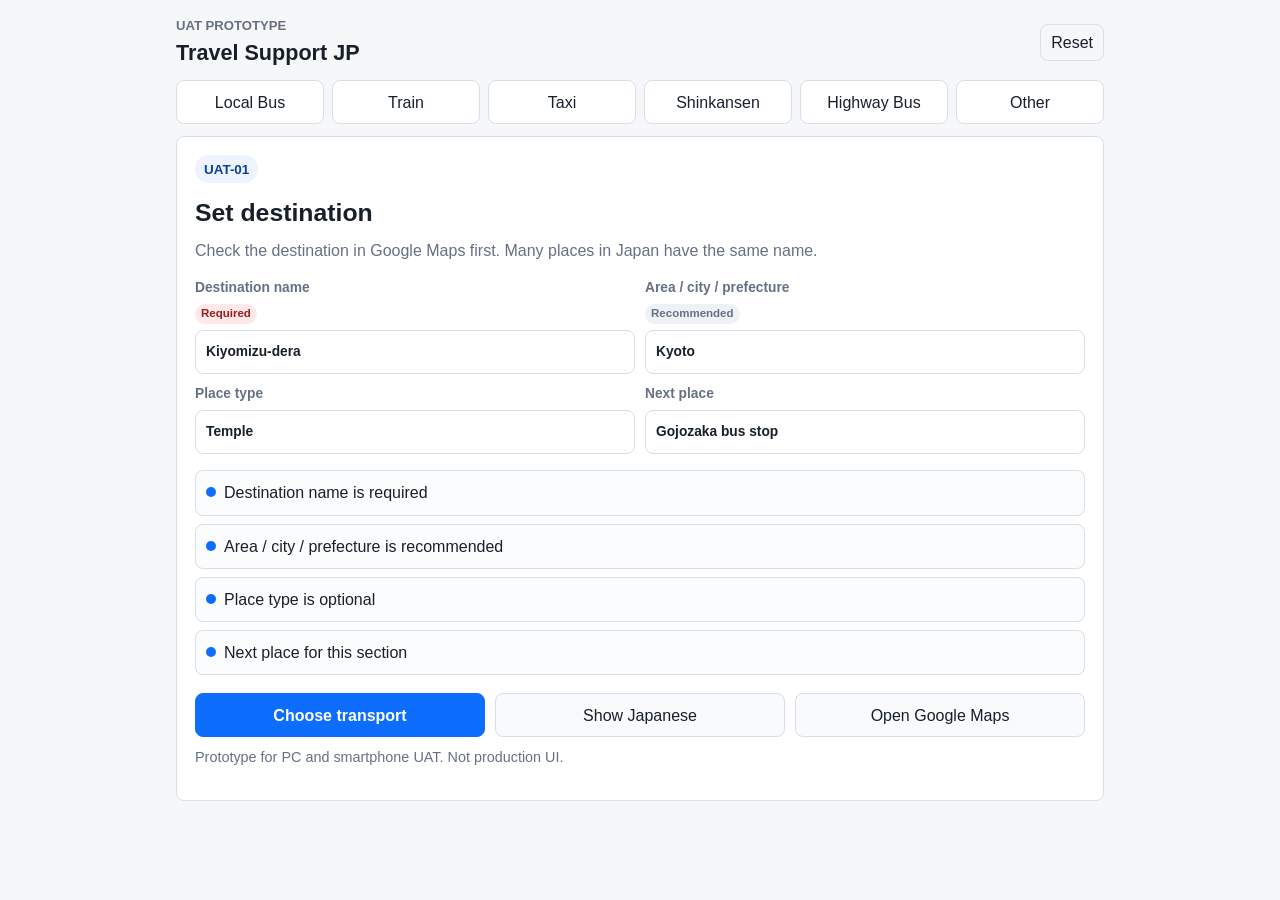
==== uat-prototype/index.html @ e8dadfa8 "Initial travel support MVP plan" ====
<!doctype html>
<html lang="en">
<head>
  <meta charset="utf-8">
  <meta name="viewport" content="width=device-width, initial-scale=1">
  <title>Travel Support JP UAT Prototype</title>
  <link rel="stylesheet" href="./styles.css">
</head>
<body>
  <main class="app-shell">
    <header class="topbar">
      <div>
        <p class="eyebrow">UAT Prototype</p>
        <h1>Travel Support JP</h1>
      </div>
      <button class="ghost small" type="button" data-action="reset">Reset</button>
    </header>

    <section class="scenario-strip" aria-label="UAT scenarios">
      <button type="button" data-scenario="bus">Local Bus</button>
      <button type="button" data-scenario="train">Train</button>
      <button type="button" data-scenario="taxi">Taxi</button>
      <button type="button" data-scenario="limited">Shinkansen</button>
      <button type="button" data-scenario="coach">Highway Bus</button>
      <button type="button" data-scenario="other">Other</button>
    </section>

    <section class="screen" id="screen" aria-live="polite"></section>
  </main>

  <script src="./app.js"></script>
</body>
</html>
---- uat-prototype/styles.css ----
:root {
  color-scheme: light;
  --bg: #f6f7f9;
  --panel: #ffffff;
  --ink: #17202a;
  --muted: #667085;
  --line: #d9dee7;
  --primary: #0d6efd;
  --primary-dark: #084298;
  --warn-bg: #fff4d7;
  --warn-ink: #5f3b00;
  --soft: #eef4ff;
  --radius: 8px;
}

* {
  box-sizing: border-box;
}

body {
  margin: 0;
  min-height: 100vh;
  background: var(--bg);
  color: var(--ink);
  font-family: Arial, Helvetica, sans-serif;
  line-height: 1.45;
}

button,
input {
  font: inherit;
}

.app-shell {
  width: min(100%, 960px);
  margin: 0 auto;
  padding: 16px;
}

.topbar {
  display: flex;
  align-items: center;
  justify-content: space-between;
  gap: 12px;
  margin-bottom: 12px;
}

.eyebrow {
  margin: 0 0 2px;
  color: var(--muted);
  font-size: 0.82rem;
  font-weight: 700;
  text-transform: uppercase;
}

h1,
h2,
h3,
p {
  margin-top: 0;
}

h1 {
  margin-bottom: 0;
  font-size: 1.35rem;
}

h2 {
  margin-bottom: 8px;
  font-size: 1.55rem;
  letter-spacing: 0;
}

h3 {
  margin-bottom: 8px;
  font-size: 1rem;
}

.scenario-strip {
  display: grid;
  grid-template-columns: repeat(6, minmax(0, 1fr));
  gap: 8px;
  margin-bottom: 12px;
}

.scenario-strip button,
.primary,
.secondary,
.ghost {
  min-height: 44px;
  border: 1px solid var(--line);
  border-radius: var(--radius);
  background: var(--panel);
  color: var(--ink);
  cursor: pointer;
}

.scenario-strip button {
  padding: 8px;
}

.screen {
  min-height: 560px;
  border: 1px solid var(--line);
  border-radius: var(--radius);
  background: var(--panel);
  padding: 18px;
}

.status {
  display: inline-flex;
  align-items: center;
  min-height: 28px;
  margin-bottom: 12px;
  padding: 3px 9px;
  border-radius: 999px;
  background: var(--soft);
  color: var(--primary-dark);
  font-weight: 700;
  font-size: 0.84rem;
}

.summary {
  margin-bottom: 16px;
  color: var(--muted);
  font-size: 1rem;
}

.field-grid {
  display: grid;
  grid-template-columns: repeat(2, minmax(0, 1fr));
  gap: 10px;
  margin: 16px 0;
}

label {
  display: grid;
  gap: 6px;
  color: var(--muted);
  font-size: 0.86rem;
  font-weight: 700;
}

.required,
.optional {
  justify-self: start;
  min-height: 20px;
  padding: 1px 6px;
  border-radius: 999px;
  font-size: 0.72rem;
  font-weight: 700;
}

.required {
  background: #ffe8e8;
  color: #9f1c1c;
}

.optional {
  background: #eef2f7;
  color: var(--muted);
}

input {
  width: 100%;
  min-height: 44px;
  border: 1px solid var(--line);
  border-radius: var(--radius);
  padding: 8px 10px;
  color: var(--ink);
}

.checklist {
  display: grid;
  gap: 8px;
  margin: 14px 0;
  padding: 0;
  list-style: none;
}

.checklist li {
  display: flex;
  gap: 8px;
  align-items: flex-start;
  padding: 10px;
  border: 1px solid var(--line);
  border-radius: var(--radius);
  background: #fbfcfe;
}

.checklist li::before {
  content: "";
  flex: 0 0 10px;
  width: 10px;
  height: 10px;
  margin-top: 6px;
  border-radius: 50%;
  background: var(--primary);
}

.actions {
  display: grid;
  grid-template-columns: repeat(3, minmax(0, 1fr));
  gap: 10px;
  margin-top: 18px;
}

.primary {
  border-color: var(--primary);
  background: var(--primary);
  color: white;
  font-weight: 700;
}

.secondary {
  background: #f8fafc;
}

.ghost {
  background: transparent;
}

.small {
  min-height: 36px;
  padding: 6px 10px;
}

.warning {
  margin: 12px 0;
  padding: 12px;
  border: 1px solid #ffd36a;
  border-radius: var(--radius);
  background: var(--warn-bg);
  color: var(--warn-ink);
  font-weight: 700;
}

.show-card {
  margin: 16px 0;
  padding: 18px;
  border: 2px solid var(--ink);
  border-radius: var(--radius);
  background: #fff;
}

.show-card .ja {
  margin-bottom: 10px;
  font-size: clamp(1.35rem, 5vw, 2.4rem);
  font-weight: 800;
  line-height: 1.2;
}

.show-card .en {
  margin-bottom: 0;
  color: var(--muted);
  font-size: 1rem;
}

.monetized {
  margin-top: 16px;
  padding: 12px;
  border: 1px dashed #b8c2d6;
  border-radius: var(--radius);
  background: #f8fbff;
}

.monetized strong {
  display: block;
  margin-bottom: 4px;
}

.note {
  margin-top: 10px;
  color: var(--muted);
  font-size: 0.9rem;
}

@media (max-width: 640px) {
  .app-shell {
    padding: 10px;
  }

  .topbar {
    align-items: flex-start;
  }

  .scenario-strip {
    grid-template-columns: repeat(2, minmax(0, 1fr));
  }

  .screen {
    min-height: calc(100vh - 152px);
    padding: 14px;
  }

  .field-grid,
  .actions {
    grid-template-columns: 1fr;
  }

  h2 {
    font-size: 1.32rem;
  }
}
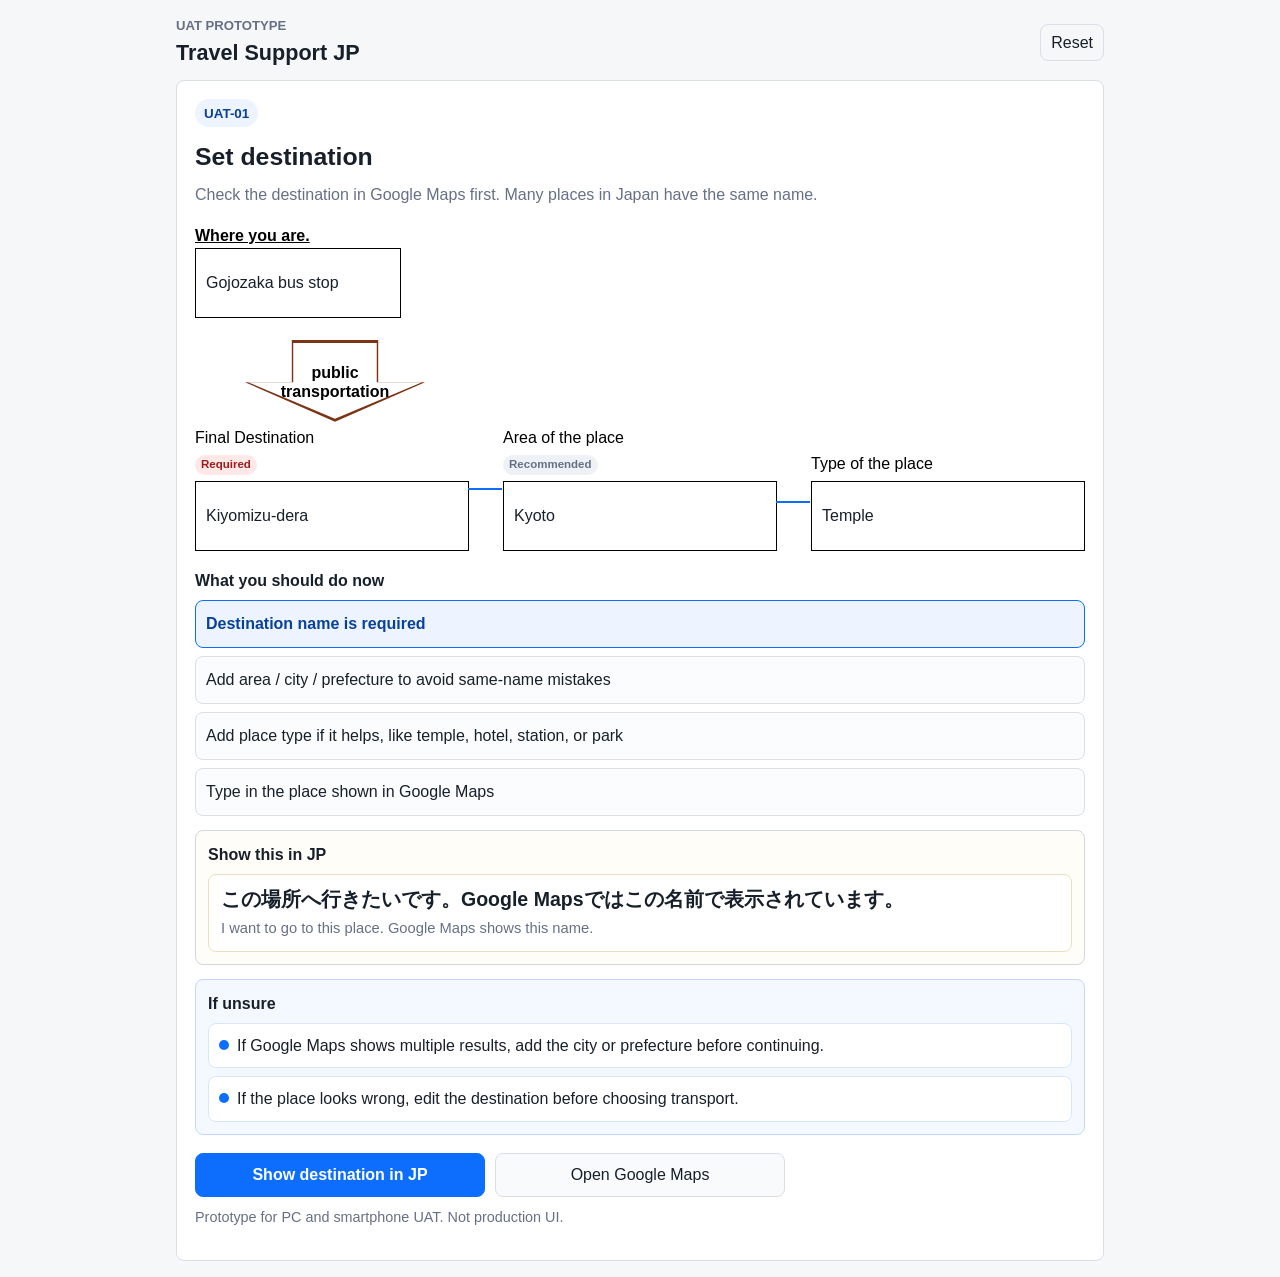
==== commit 5667e55b: "Make transport menu part of journey flow" ====
--- a/uat-prototype/index.html
+++ b/uat-prototype/index.html
@@ -16,15 +16,6 @@
       <button class="ghost small" type="button" data-action="reset">Reset</button>
     </header>
 
-    <section class="scenario-strip" aria-label="UAT scenarios">
-      <button type="button" data-scenario="bus">Local Bus</button>
-      <button type="button" data-scenario="train">Train</button>
-      <button type="button" data-scenario="taxi">Taxi</button>
-      <button type="button" data-scenario="limited">Shinkansen</button>
-      <button type="button" data-scenario="coach">Highway Bus</button>
-      <button type="button" data-scenario="other">Other</button>
-    </section>
-
     <section class="screen" id="screen" aria-live="polite"></section>
   </main>
 
--- a/uat-prototype/styles.css
+++ b/uat-prototype/styles.css
@@ -76,14 +76,6 @@
   font-size: 1rem;
 }
 
-.scenario-strip {
-  display: grid;
-  grid-template-columns: repeat(6, minmax(0, 1fr));
-  gap: 8px;
-  margin-bottom: 12px;
-}
-
-.scenario-strip button,
 .primary,
 .secondary,
 .ghost {
@@ -93,10 +85,6 @@
   background: var(--panel);
   color: var(--ink);
   cursor: pointer;
-}
-
-.scenario-strip button {
-  padding: 8px;
 }
 
 .screen {
@@ -126,11 +114,190 @@
   font-size: 1rem;
 }
 
+.context-bar {
+  display: grid;
+  grid-template-columns: repeat(3, minmax(0, 1fr));
+  gap: 8px;
+  margin: 12px 0 16px;
+}
+
+.context-bar.transit-flow {
+  display: block;
+}
+
+.context-bar:not(.transit-flow) div {
+  min-height: 64px;
+  padding: 10px;
+  border: 1px solid var(--line);
+  border-radius: var(--radius);
+  background: #fbfcfe;
+}
+
+.context-bar:not(.transit-flow) span {
+  display: block;
+  margin-bottom: 4px;
+  color: var(--muted);
+  font-size: 0.78rem;
+  font-weight: 700;
+}
+
+.context-bar:not(.transit-flow) strong {
+  display: block;
+  overflow-wrap: anywhere;
+  font-size: 0.98rem;
+}
+
 .field-grid {
   display: grid;
   grid-template-columns: repeat(2, minmax(0, 1fr));
   gap: 10px;
   margin: 16px 0;
+}
+
+.destination-flow {
+  margin: 18px 0;
+}
+
+.origin-box {
+  width: min(100%, 260px);
+  margin-bottom: 10px;
+}
+
+.origin-box span {
+  display: inline-block;
+  margin-bottom: 6px;
+  padding: 4px 10px;
+  border: 1px solid var(--ink);
+  background: #ffffff;
+  color: #000000;
+  font-size: 1.25rem;
+  font-weight: 800;
+}
+
+.destination-flow .origin-box,
+.transit-flow .origin-box {
+  width: min(100%, 206px);
+  margin-bottom: 22px;
+}
+
+.destination-flow .origin-box span,
+.transit-flow .origin-box span {
+  margin-bottom: 0;
+  padding: 0;
+  border: 0;
+  background: transparent;
+  color: #000000;
+  font-size: 1rem;
+  font-weight: 800;
+  text-decoration: underline;
+}
+
+.destination-flow .origin-box input,
+.transit-flow .origin-box input {
+  margin-top: 0;
+}
+
+.transport-arrow {
+  position: relative;
+  width: 180px;
+  height: 82px;
+  margin: 0 0 6px 48px;
+  padding: 0;
+  border: 0;
+  background: transparent;
+  color: #000000;
+  text-align: center;
+  font-size: 1rem;
+  font-weight: 800;
+  line-height: 1.15;
+  cursor: pointer;
+}
+
+.destination-flow .transport-arrow,
+.transit-flow .transport-arrow {
+  margin: 0 0 4px 50px;
+}
+
+.transport-arrow::before {
+  content: "";
+  position: absolute;
+  inset: 0;
+  clip-path: polygon(26% 0, 74% 0, 74% 52%, 100% 52%, 50% 100%, 0 52%, 26% 52%);
+  background: #7b3515;
+}
+
+.transport-arrow::after {
+  content: "";
+  position: absolute;
+  inset: 3px;
+  clip-path: polygon(26% 0, 74% 0, 74% 52%, 100% 52%, 50% 100%, 0 52%, 26% 52%);
+  background: #ffffff;
+}
+
+.transport-arrow span {
+  position: relative;
+  z-index: 1;
+  display: block;
+  padding-top: 4px;
+  pointer-events: none;
+}
+
+.destination-row {
+  display: grid;
+  grid-template-columns: 1fr 1fr 1fr;
+  gap: 34px;
+  align-items: end;
+  max-width: 900px;
+}
+
+.destination-flow .destination-row label {
+  color: #000000;
+  font-size: 1rem;
+  font-weight: 400;
+}
+
+.transit-row {
+  display: grid;
+  grid-template-columns: 1fr 1fr;
+  gap: 34px;
+  align-items: end;
+  max-width: 680px;
+}
+
+.destination-row label,
+.transit-row label {
+  position: relative;
+}
+
+.destination-row label + label::before,
+.transit-row label + label::before {
+  content: "";
+  position: absolute;
+  top: 50%;
+  right: calc(100% + 1px);
+  width: 34px;
+  height: 2px;
+  background: var(--primary);
+}
+
+.destination-row input,
+.transit-row input,
+.origin-box input {
+  min-height: 70px;
+  border-color: #000000;
+  border-radius: 0;
+  font-size: 1rem;
+}
+
+.destination-row input::placeholder,
+.transit-row input::placeholder {
+  color: #9aa1aa;
+}
+
+.final-destination-note {
+  margin: 10px 0 0;
+  color: var(--muted);
+  font-size: 0.9rem;
 }
 
 label {
@@ -170,15 +337,31 @@
   color: var(--ink);
 }
 
-.checklist {
+.section-block,
+.guidance,
+.jp-help {
+  margin: 14px 0;
+}
+
+.section-block h3,
+.guidance h3,
+.jp-help h3 {
+  margin-bottom: 8px;
+  color: var(--ink);
+}
+
+.checklist,
+.action-checklist,
+.guidance ul {
   display: grid;
   gap: 8px;
-  margin: 14px 0;
+  margin: 0;
   padding: 0;
   list-style: none;
 }
 
-.checklist li {
+.checklist li,
+.guidance li {
   display: flex;
   gap: 8px;
   align-items: flex-start;
@@ -188,7 +371,26 @@
   background: #fbfcfe;
 }
 
-.checklist li::before {
+.action-checklist button {
+  min-height: 48px;
+  padding: 10px;
+  border: 1px solid var(--line);
+  border-radius: var(--radius);
+  background: #fbfcfe;
+  color: var(--ink);
+  text-align: left;
+  cursor: pointer;
+}
+
+.action-checklist button.selected {
+  border-color: var(--primary);
+  background: var(--soft);
+  color: var(--primary-dark);
+  font-weight: 700;
+}
+
+.checklist li::before,
+.guidance li::before {
   content: "";
   flex: 0 0 10px;
   width: 10px;
@@ -198,11 +400,59 @@
   background: var(--primary);
 }
 
+.guidance {
+  padding: 12px;
+  border: 1px solid #c6d7ff;
+  border-radius: var(--radius);
+  background: #f4f8ff;
+}
+
+.guidance li {
+  border-color: #d9e6ff;
+  background: #ffffff;
+}
+
+.jp-help {
+  padding: 12px;
+  border: 1px solid #cfd8e3;
+  border-radius: var(--radius);
+  background: #fffdf7;
+}
+
+.phrase-list {
+  display: grid;
+  gap: 8px;
+}
+
+.phrase-card {
+  padding: 12px;
+  border: 1px solid #eadfbf;
+  border-radius: var(--radius);
+  background: #ffffff;
+}
+
+.phrase-ja {
+  margin-bottom: 6px;
+  font-size: 1.22rem;
+  font-weight: 800;
+  line-height: 1.25;
+}
+
+.phrase-en {
+  margin-bottom: 0;
+  color: var(--muted);
+  font-size: 0.92rem;
+}
+
 .actions {
   display: grid;
   grid-template-columns: repeat(3, minmax(0, 1fr));
   gap: 10px;
   margin-top: 18px;
+}
+
+.actions.transport-menu {
+  grid-template-columns: repeat(6, minmax(0, 1fr));
 }
 
 .primary {
@@ -284,18 +534,36 @@
     align-items: flex-start;
   }
 
-  .scenario-strip {
-    grid-template-columns: repeat(2, minmax(0, 1fr));
-  }
-
   .screen {
     min-height: calc(100vh - 152px);
     padding: 14px;
   }
 
   .field-grid,
-  .actions {
+  .context-bar,
+  .destination-row,
+  .transit-row,
+  .actions,
+  .actions.transport-menu {
     grid-template-columns: 1fr;
+  }
+
+  .origin-box {
+    width: 100%;
+  }
+
+  .transport-arrow {
+    margin-left: 18px;
+  }
+
+  .destination-row,
+  .transit-row {
+    gap: 10px;
+  }
+
+  .destination-row label + label::before,
+  .transit-row label + label::before {
+    display: none;
   }
 
   h2 {
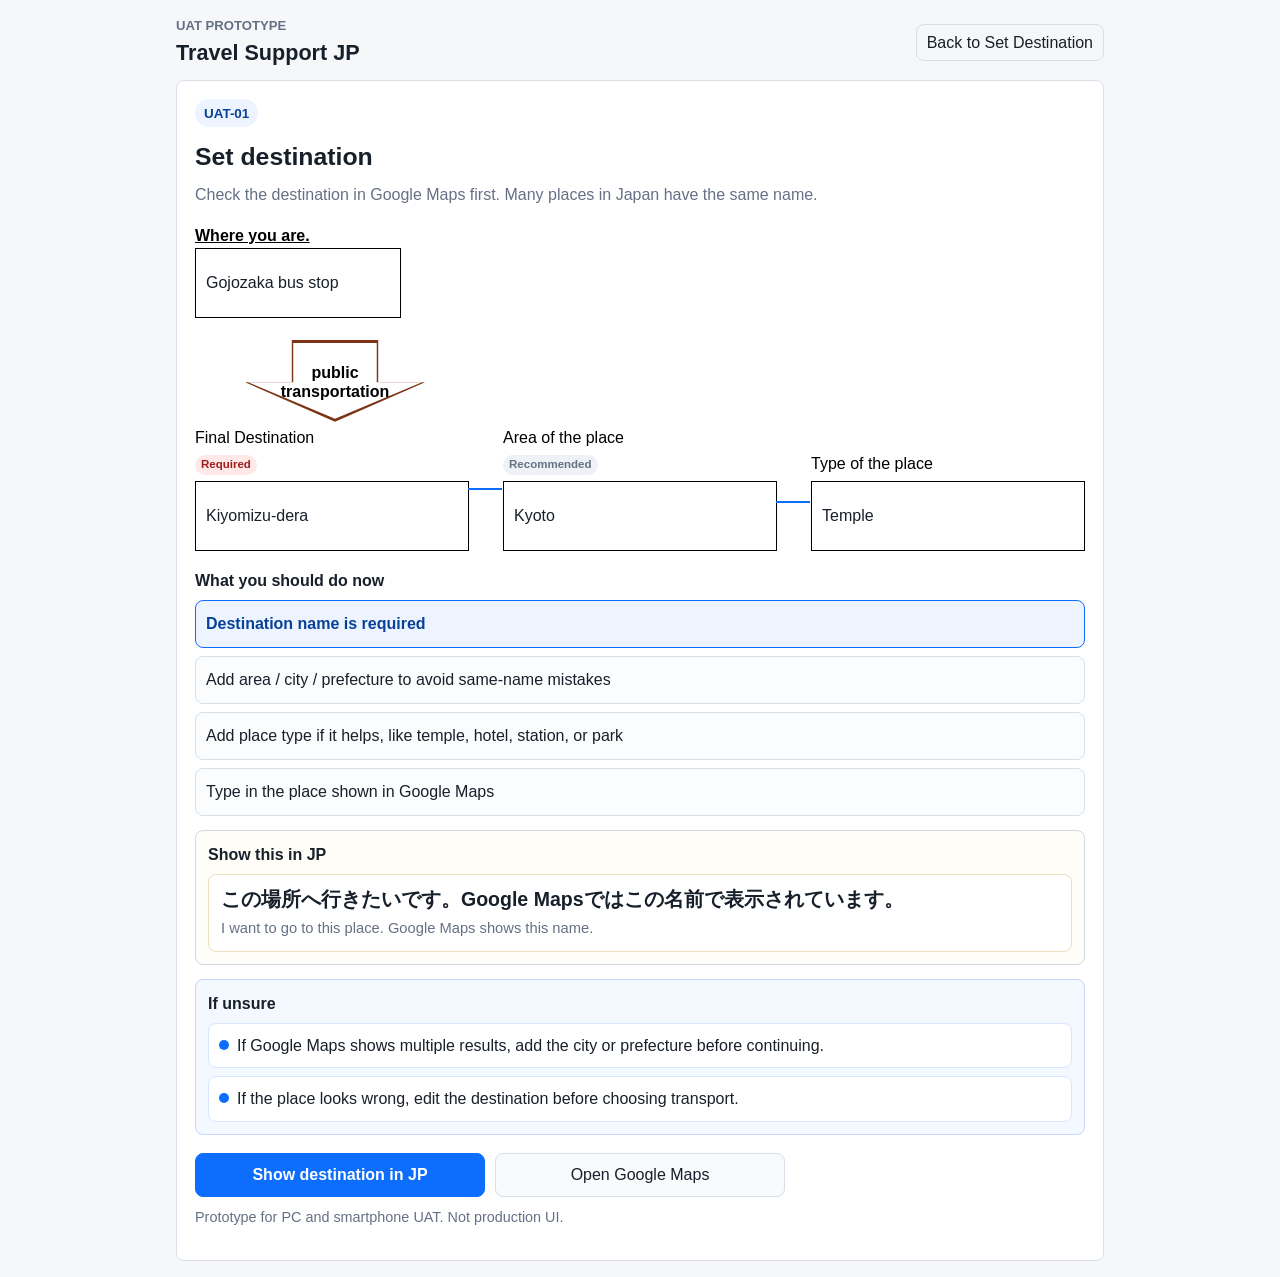
==== commit 766d62fb: "Rename reset button to set destination" ====
--- a/uat-prototype/index.html
+++ b/uat-prototype/index.html
@@ -13,7 +13,7 @@
         <p class="eyebrow">UAT Prototype</p>
         <h1>Travel Support JP</h1>
       </div>
-      <button class="ghost small" type="button" data-action="reset">Reset</button>
+      <button class="ghost small" type="button" data-action="reset">Back to Set Destination</button>
     </header>
 
     <section class="screen" id="screen" aria-live="polite"></section>
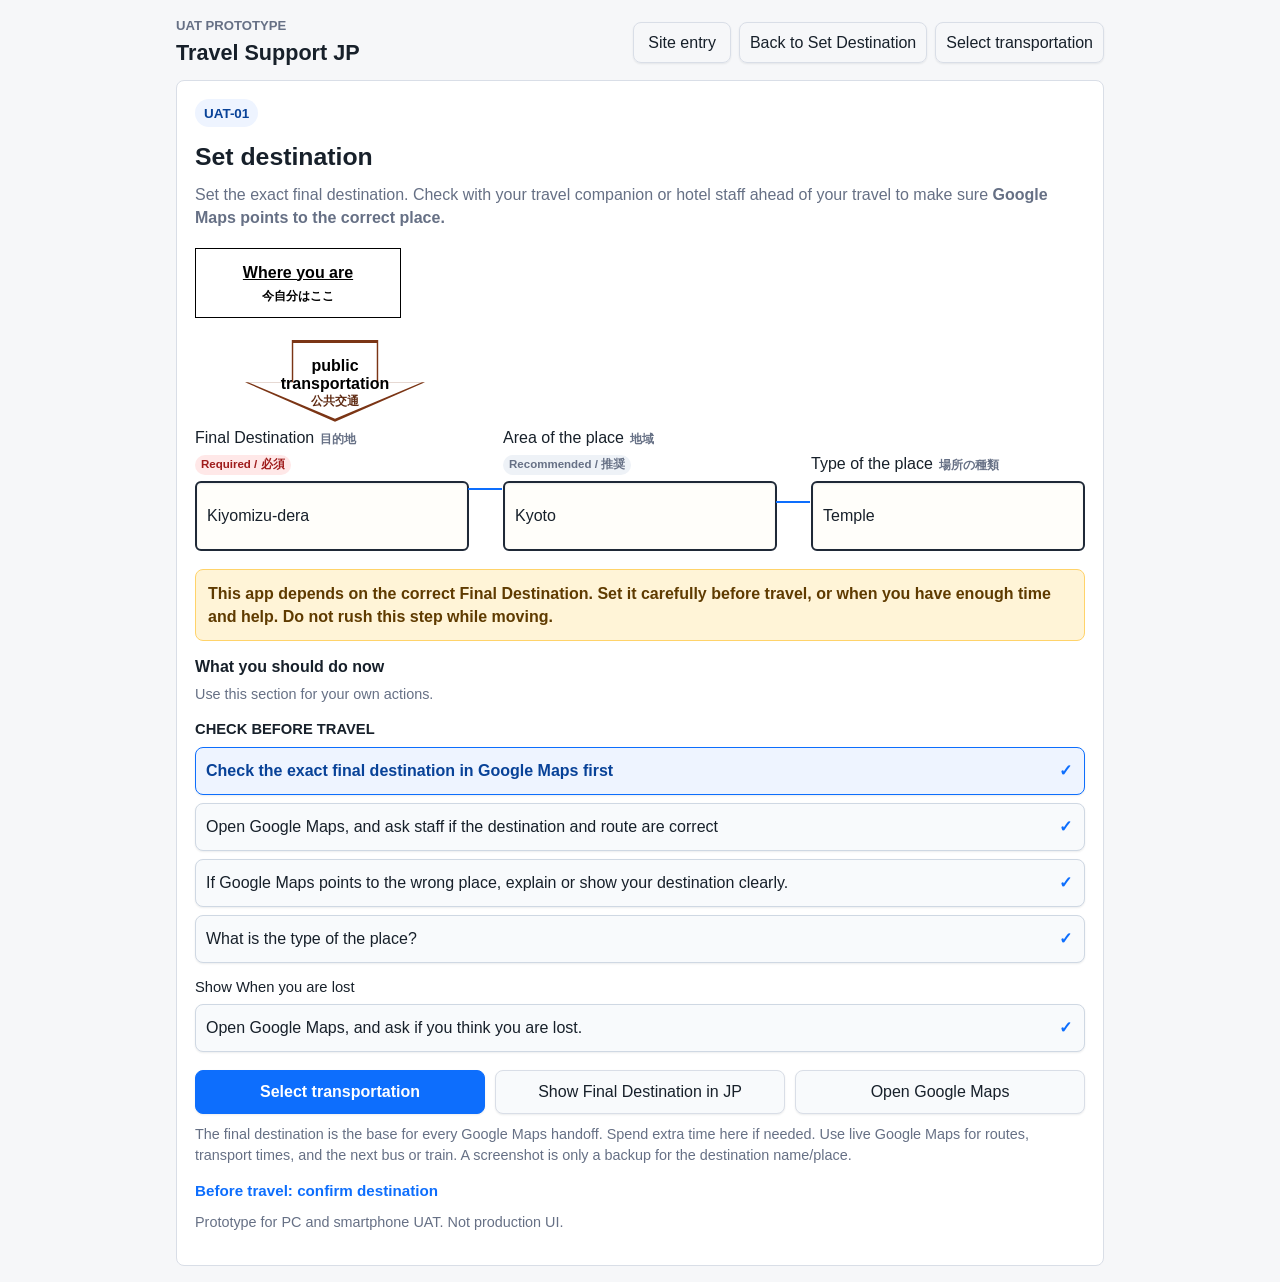
==== commit a321e9f1: "Refine UAT travel support flow" ====
--- a/uat-prototype/index.html
+++ b/uat-prototype/index.html
@@ -13,7 +13,11 @@
         <p class="eyebrow">UAT Prototype</p>
         <h1>Travel Support JP</h1>
       </div>
-      <button class="ghost small" type="button" data-action="reset">Back to Set Destination</button>
+      <div class="topbar-actions">
+        <a class="ghost small link-button" href="/site-entry.html">Site entry</a>
+        <button class="ghost small" type="button" data-action="reset">Back to Set Destination</button>
+        <button class="ghost small" type="button" data-target="transport">Select transportation</button>
+      </div>
     </header>
 
     <section class="screen" id="screen" aria-live="polite"></section>
--- a/uat-prototype/styles.css
+++ b/uat-prototype/styles.css
@@ -7,6 +7,10 @@
   --line: #d9dee7;
   --primary: #0d6efd;
   --primary-dark: #084298;
+  --input-bg: #fffefa;
+  --input-border: #1f2937;
+  --readonly-bg: #ffffff;
+  --button-bg: #f8fafc;
   --warn-bg: #fff4d7;
   --warn-ink: #5f3b00;
   --soft: #eef4ff;
@@ -85,6 +89,25 @@
   background: var(--panel);
   color: var(--ink);
   cursor: pointer;
+  box-shadow: 0 1px 2px rgba(15, 23, 42, 0.08);
+  transition: border-color 0.15s ease, box-shadow 0.15s ease, transform 0.15s ease;
+}
+
+.primary:hover,
+.secondary:hover,
+.ghost:hover,
+.action-checklist button:hover,
+.transport-choice-grid button:hover {
+  border-color: #9db7e8;
+  box-shadow: 0 2px 6px rgba(15, 23, 42, 0.12);
+}
+
+.primary:active,
+.secondary:active,
+.ghost:active,
+.action-checklist button:active,
+.transport-choice-grid button:active {
+  transform: translateY(1px);
 }
 
 .screen {
@@ -195,6 +218,31 @@
 .destination-flow .origin-box input,
 .transit-flow .origin-box input {
   margin-top: 0;
+}
+
+.where-display {
+  display: flex;
+  flex-direction: column;
+  align-items: center;
+  justify-content: center;
+  min-height: 70px;
+  padding: 10px;
+  border: 1px solid #000000;
+  background: var(--readonly-bg);
+  color: #000000;
+  font-size: 1rem;
+  font-weight: 800;
+}
+
+.where-display span {
+  color: #000000;
+  font-weight: 800;
+}
+
+.where-display small {
+  margin-top: 3px;
+  font-size: 0.78rem;
+  font-weight: 800;
 }
 
 .transport-arrow {
@@ -242,6 +290,18 @@
   pointer-events: none;
 }
 
+.transport-arrow em {
+  position: relative;
+  z-index: 1;
+  display: block;
+  margin-top: 2px;
+  color: #5f2b13;
+  font-size: 0.72rem;
+  font-style: normal;
+  font-weight: 800;
+  pointer-events: none;
+}
+
 .destination-row {
   display: grid;
   grid-template-columns: 1fr 1fr 1fr;
@@ -265,12 +325,14 @@
 }
 
 .destination-row label,
-.transit-row label {
+.transit-row label,
+.readonly-field {
   position: relative;
 }
 
 .destination-row label + label::before,
-.transit-row label + label::before {
+.transit-row label + label::before,
+.readonly-field + .readonly-field::before {
   content: "";
   position: absolute;
   top: 50%;
@@ -284,8 +346,9 @@
 .transit-row input,
 .origin-box input {
   min-height: 70px;
-  border-color: #000000;
-  border-radius: 0;
+  border: 2px solid var(--input-border);
+  border-radius: 6px;
+  background: var(--input-bg);
   font-size: 1rem;
 }
 
@@ -294,10 +357,40 @@
   color: #9aa1aa;
 }
 
-.final-destination-note {
-  margin: 10px 0 0;
-  color: var(--muted);
-  font-size: 0.9rem;
+.readonly-field {
+  display: grid;
+  gap: 6px;
+  min-height: 70px;
+}
+
+.readonly-field span {
+  display: inline-flex;
+  flex-wrap: wrap;
+  gap: 6px;
+  align-items: baseline;
+  color: var(--muted);
+  font-size: 0.86rem;
+  font-weight: 700;
+}
+
+.readonly-field span small,
+.show-destination-block span small {
+  color: var(--muted);
+  font-size: 0.78rem;
+  font-weight: 700;
+}
+
+.readonly-field strong {
+  display: flex;
+  align-items: center;
+  min-height: 70px;
+  padding: 10px;
+  border: 1px solid #8a93a3;
+  border-radius: 6px;
+  background: var(--readonly-bg);
+  color: var(--ink);
+  font-size: 1rem;
+  overflow-wrap: anywhere;
 }
 
 label {
@@ -305,6 +398,20 @@
   gap: 6px;
   color: var(--muted);
   font-size: 0.86rem;
+  font-weight: 700;
+}
+
+.label-line {
+  display: inline-flex;
+  flex-wrap: wrap;
+  gap: 6px;
+  align-items: baseline;
+  color: var(--ink);
+}
+
+.label-line small {
+  color: var(--muted);
+  font-size: 0.78rem;
   font-weight: 700;
 }
 
@@ -331,28 +438,39 @@
 input {
   width: 100%;
   min-height: 44px;
-  border: 1px solid var(--line);
+  border: 2px solid var(--input-border);
   border-radius: var(--radius);
   padding: 8px 10px;
-  color: var(--ink);
+  background: var(--input-bg);
+  color: var(--ink);
+  box-shadow: inset 0 1px 2px rgba(15, 23, 42, 0.08);
+}
+
+input:focus {
+  outline: 3px solid rgba(13, 110, 253, 0.22);
+  border-color: var(--primary);
+  background: #ffffff;
 }
 
 .section-block,
-.guidance,
 .jp-help {
   margin: 14px 0;
 }
 
 .section-block h3,
-.guidance h3,
 .jp-help h3 {
   margin-bottom: 8px;
   color: var(--ink);
 }
 
+.section-hint {
+  margin: -2px 0 8px;
+  color: var(--muted);
+  font-size: 0.9rem;
+}
+
 .checklist,
-.action-checklist,
-.guidance ul {
+.action-checklist {
   display: grid;
   gap: 8px;
   margin: 0;
@@ -360,8 +478,7 @@
   list-style: none;
 }
 
-.checklist li,
-.guidance li {
+.checklist li {
   display: flex;
   gap: 8px;
   align-items: flex-start;
@@ -372,14 +489,26 @@
 }
 
 .action-checklist button {
+  position: relative;
   min-height: 48px;
-  padding: 10px;
-  border: 1px solid var(--line);
-  border-radius: var(--radius);
-  background: #fbfcfe;
+  padding: 10px 34px 10px 10px;
+  border: 1px solid #cfd8e3;
+  border-radius: var(--radius);
+  background: var(--button-bg);
   color: var(--ink);
   text-align: left;
   cursor: pointer;
+  box-shadow: 0 1px 2px rgba(15, 23, 42, 0.08);
+}
+
+.action-checklist button::after {
+  content: "✓";
+  position: absolute;
+  right: 12px;
+  top: 50%;
+  color: var(--primary);
+  font-weight: 800;
+  transform: translateY(-50%);
 }
 
 .action-checklist button.selected {
@@ -389,8 +518,7 @@
   font-weight: 700;
 }
 
-.checklist li::before,
-.guidance li::before {
+.checklist li::before {
   content: "";
   flex: 0 0 10px;
   width: 10px;
@@ -400,18 +528,6 @@
   background: var(--primary);
 }
 
-.guidance {
-  padding: 12px;
-  border: 1px solid #c6d7ff;
-  border-radius: var(--radius);
-  background: #f4f8ff;
-}
-
-.guidance li {
-  border-color: #d9e6ff;
-  background: #ffffff;
-}
-
 .jp-help {
   padding: 12px;
   border: 1px solid #cfd8e3;
@@ -419,9 +535,46 @@
   background: #fffdf7;
 }
 
-.phrase-list {
+.phrase-choice-list {
   display: grid;
   gap: 8px;
+  margin-bottom: 10px;
+}
+
+.phrase-choice-row {
+  display: grid;
+  gap: 6px;
+}
+
+.phrase-choice {
+  position: relative;
+  min-height: 46px;
+  padding: 10px 34px 10px 10px;
+  border: 1px solid #eadfbf;
+  border-radius: var(--radius);
+  background: #ffffff;
+  color: var(--ink);
+  text-align: left;
+  cursor: pointer;
+  box-shadow: 0 1px 2px rgba(15, 23, 42, 0.06);
+}
+
+.phrase-choice::after {
+  content: "JP";
+  position: absolute;
+  right: 10px;
+  top: 50%;
+  color: var(--primary);
+  font-size: 0.78rem;
+  font-weight: 800;
+  transform: translateY(-50%);
+}
+
+.phrase-choice.selected {
+  border-color: var(--primary);
+  background: #fff8df;
+  color: var(--primary-dark);
+  font-weight: 700;
 }
 
 .phrase-card {
@@ -444,6 +597,30 @@
   font-size: 0.92rem;
 }
 
+.transport-choice-page {
+  margin: 18px 0;
+}
+
+.transport-choice-grid {
+  display: grid;
+  grid-template-columns: 1fr;
+  gap: 8px;
+  max-width: 520px;
+}
+
+.transport-choice-grid button {
+  display: grid;
+  gap: 4px;
+  align-content: center;
+  min-height: 54px;
+}
+
+.transport-choice-grid button small {
+  color: var(--muted);
+  font-size: 0.82rem;
+  font-weight: 700;
+}
+
 .actions {
   display: grid;
   grid-template-columns: repeat(3, minmax(0, 1fr));
@@ -451,8 +628,45 @@
   margin-top: 18px;
 }
 
-.actions.transport-menu {
-  grid-template-columns: repeat(6, minmax(0, 1fr));
+.stage-actions {
+  grid-template-columns: 1fr;
+  gap: 8px;
+  max-width: 520px;
+  margin: 12px 0 18px;
+  padding: 10px;
+  border: 1px solid var(--line);
+  border-radius: var(--radius);
+  background: #f8fafc;
+}
+
+.stage-actions button {
+  min-height: 40px;
+  box-shadow: none;
+}
+
+.journey-footer {
+  display: grid;
+  grid-template-columns: repeat(3, minmax(0, 1fr));
+  gap: 10px;
+  margin-top: 20px;
+  padding-top: 14px;
+  border-top: 1px solid var(--line);
+}
+
+.journey-footer-hint {
+  grid-column: 1 / -1;
+  margin: 0 0 2px;
+  color: var(--muted);
+  font-size: 0.9rem;
+  line-height: 1.35;
+}
+
+.actions button,
+.journey-footer button {
+  width: 100%;
+  min-height: 44px;
+  padding: 8px 14px;
+  white-space: nowrap;
 }
 
 .primary {
@@ -463,7 +677,7 @@
 }
 
 .secondary {
-  background: #f8fafc;
+  background: var(--button-bg);
 }
 
 .ghost {
@@ -506,6 +720,37 @@
   font-size: 1rem;
 }
 
+.show-destination-block {
+  display: grid;
+  gap: 4px;
+  margin-bottom: 16px;
+  padding: 14px;
+  border: 2px solid var(--ink);
+  border-radius: var(--radius);
+  background: #fffefa;
+}
+
+.show-destination-block span {
+  color: var(--muted);
+  font-size: 0.92rem;
+  font-weight: 800;
+  text-transform: uppercase;
+}
+
+.show-destination-block strong {
+  color: var(--ink);
+  font-size: clamp(1.8rem, 7vw, 3.4rem);
+  line-height: 1.05;
+  overflow-wrap: anywhere;
+}
+
+.show-destination-block em {
+  color: var(--ink);
+  font-size: clamp(1.25rem, 4vw, 2rem);
+  font-style: normal;
+  font-weight: 800;
+}
+
 .monetized {
   margin-top: 16px;
   padding: 12px;
@@ -525,6 +770,153 @@
   font-size: 0.9rem;
 }
 
+.resource-link {
+  margin: 8px 0 0;
+  font-size: 0.95rem;
+}
+
+.resource-link a {
+  color: var(--primary);
+  font-weight: 700;
+  text-decoration: none;
+}
+
+.resource-link a:hover {
+  text-decoration: underline;
+}
+
+.link-button {
+  display: inline-flex;
+  align-items: center;
+  justify-content: center;
+  min-height: 36px;
+  padding: 8px 14px;
+  border-radius: var(--radius);
+  text-decoration: none;
+}
+
+.topbar-actions {
+  display: flex;
+  flex-wrap: wrap;
+  gap: 8px;
+}
+
+.pretrip-shell {
+  max-width: 1100px;
+}
+
+.pretrip-page h3 {
+  margin: 8px 0;
+  font-size: 1.08rem;
+}
+
+.pretrip-grid {
+  display: grid;
+  grid-template-columns: repeat(2, minmax(0, 1fr));
+  gap: 16px;
+  margin-top: 18px;
+}
+
+.pretrip-step,
+.pretrip-checklist,
+.pretrip-show {
+  margin-top: 16px;
+  padding: 14px;
+  border: 1px solid var(--line);
+  border-radius: var(--radius);
+  background: #fff;
+}
+
+.pretrip-step p,
+.pretrip-checklist li {
+  color: var(--muted);
+  line-height: 1.55;
+}
+
+.pretrip-step img {
+  display: block;
+  width: 100%;
+  margin-top: 12px;
+  border: 1px solid var(--line);
+  border-radius: var(--radius);
+  background: #f8fafc;
+}
+
+.pretrip-checklist ul {
+  margin: 8px 0 0;
+  padding-left: 20px;
+}
+
+.pretrip-actions {
+  margin-top: 18px;
+}
+
+.entry-choice-grid {
+  display: grid;
+  grid-template-columns: repeat(2, minmax(0, 1fr));
+  gap: 16px;
+  margin-top: 18px;
+}
+
+.entry-flow {
+  display: grid;
+  grid-template-columns: repeat(4, minmax(0, 1fr));
+  gap: 8px;
+  margin-top: 16px;
+}
+
+.entry-flow span,
+.entry-flow strong {
+  display: flex;
+  align-items: center;
+  justify-content: center;
+  min-height: 44px;
+  padding: 8px;
+  border: 1px solid var(--line);
+  border-radius: var(--radius);
+  background: #fff;
+  color: var(--ink);
+  font-size: 0.92rem;
+  text-align: center;
+}
+
+.entry-flow span {
+  background: #eef3fb;
+}
+
+.entry-choice {
+  display: grid;
+  gap: 10px;
+  padding: 16px;
+  border: 1px solid var(--line);
+  border-radius: var(--radius);
+  background: #fff;
+}
+
+.entry-choice.primary-choice {
+  border-color: #f3bd55;
+  background: #fff8e8;
+}
+
+.entry-choice p {
+  margin: 0;
+  color: var(--muted);
+  line-height: 1.55;
+}
+
+.action-timing {
+  margin: 6px 0 -2px;
+  color: var(--ink);
+  font-size: 0.92rem;
+  font-weight: 800;
+  text-transform: uppercase;
+}
+
+.action-timing-soft {
+  font-weight: 400;
+  text-transform: none;
+}
+
 @media (max-width: 640px) {
   .app-shell {
     padding: 10px;
@@ -543,8 +935,12 @@
   .context-bar,
   .destination-row,
   .transit-row,
+  .transport-choice-grid,
+  .pretrip-grid,
+  .entry-choice-grid,
+  .entry-flow,
   .actions,
-  .actions.transport-menu {
+  .journey-footer {
     grid-template-columns: 1fr;
   }
 
@@ -562,7 +958,8 @@
   }
 
   .destination-row label + label::before,
-  .transit-row label + label::before {
+  .transit-row label + label::before,
+  .readonly-field + .readonly-field::before {
     display: none;
   }
 
